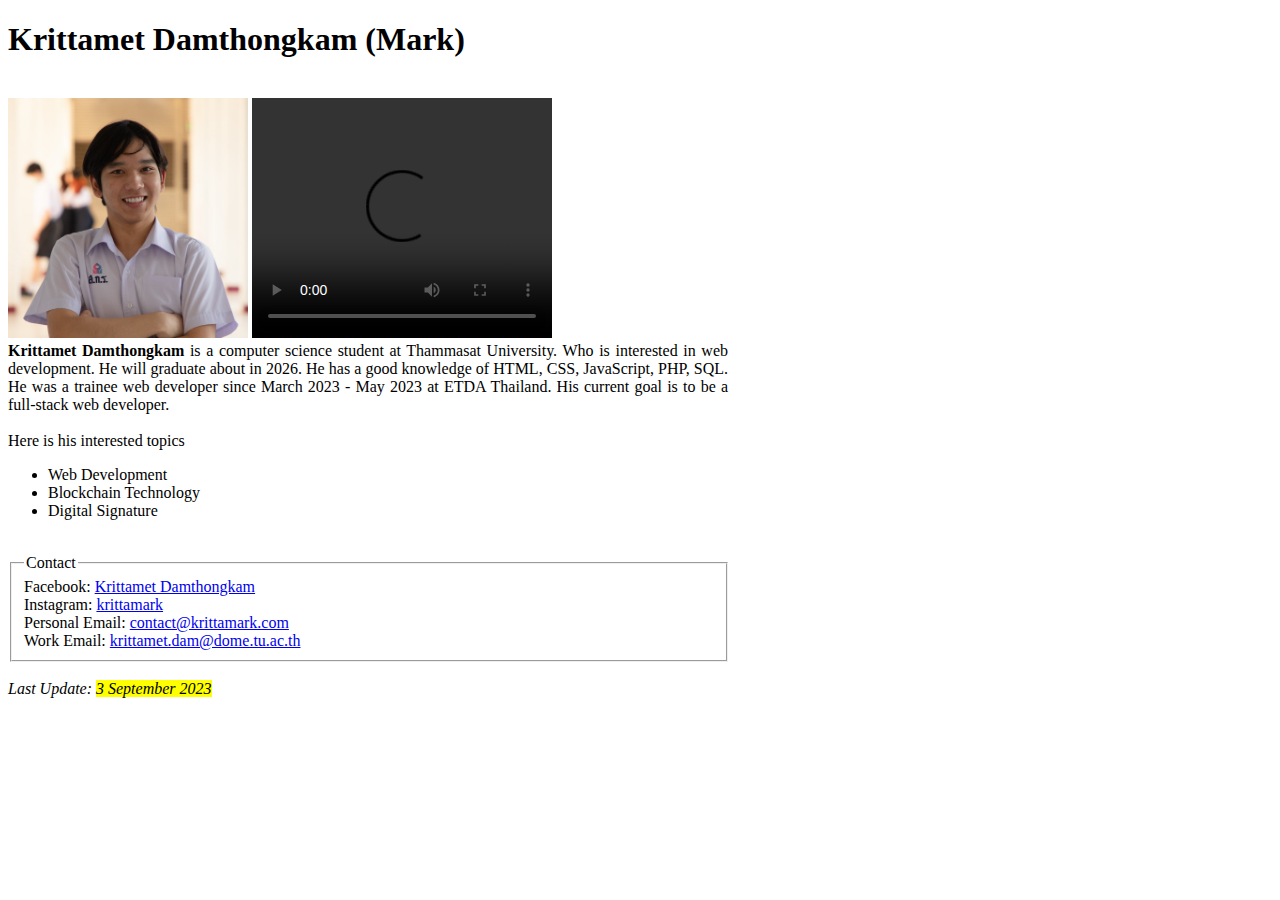
==== index.html @ b7c535da "initial commit" ====
<!DOCTYPE html>
<html lang="en">

<head>
	<meta charset="UTF-8">
	<meta name="viewport" content="width=device-width, initial-scale=1.0">
	<title>Its me, MarkMark.</title>
</head>

<body>
	<h1>Krittamet Damthongkam (Mark)</h1>
	<br />

	<picture>
		<source srcset="assets/images/MarkImage.avif" type="image/avif" />
		<source srcset="assets/images/MarkImage.webp" type="image/webp" />
		<img src="assets/images/MarkImage.jpg" alt="Krittemet's Potrait Image" width="240" />
	</picture>
	<video controls height="240">
		<source src="assets/videos/MarkVideo.mp4" type="video/mp4" />
	</video>
	<div style="width: 720px; text-align: justify;">
		<strong>Krittamet Damthongkam</strong>
		is a computer science student at Thammasat University.
		Who is interested in web development.
		He will graduate about in 2026.
		He has a good knowledge of HTML, CSS, JavaScript, PHP, SQL.
		He was a trainee web developer since March 2023 - May 2023 at ETDA Thailand.
		His current goal is to be a full-stack web developer.
	</div>
	<br />
	
	<span>Here is his interested topics</span>
	<ul>
		<li>Web Development</li>
		<li>Blockchain Technology</li>
		<li>Digital Signature</li>
	</ul>
	<br />

	<fieldset style="width: 690px;">
		<legend>Contact</legend>

		<span>Facebook: </span>
		<a href="https://fb.me/krittamark/">Krittamet Damthongkam</a>
		<br />

		<span>Instagram: </span>
		<a href="https://www.instagram.com/krittamark/">krittamark</a>
		<br />

		<span>Personal Email: </span>
		<a href="mailto:contact@krittamark.com">contact@krittamark.com</a>
		<br />

		<span>Work Email: </span>
		<a href="mailto:krittamet.dam@dome.tu.ac.th">krittamet.dam@dome.tu.ac.th</a>
	</fieldset>
	<br />

	<i>Last Update: <mark>3 September 2023</mark></i>
</body>

</html>
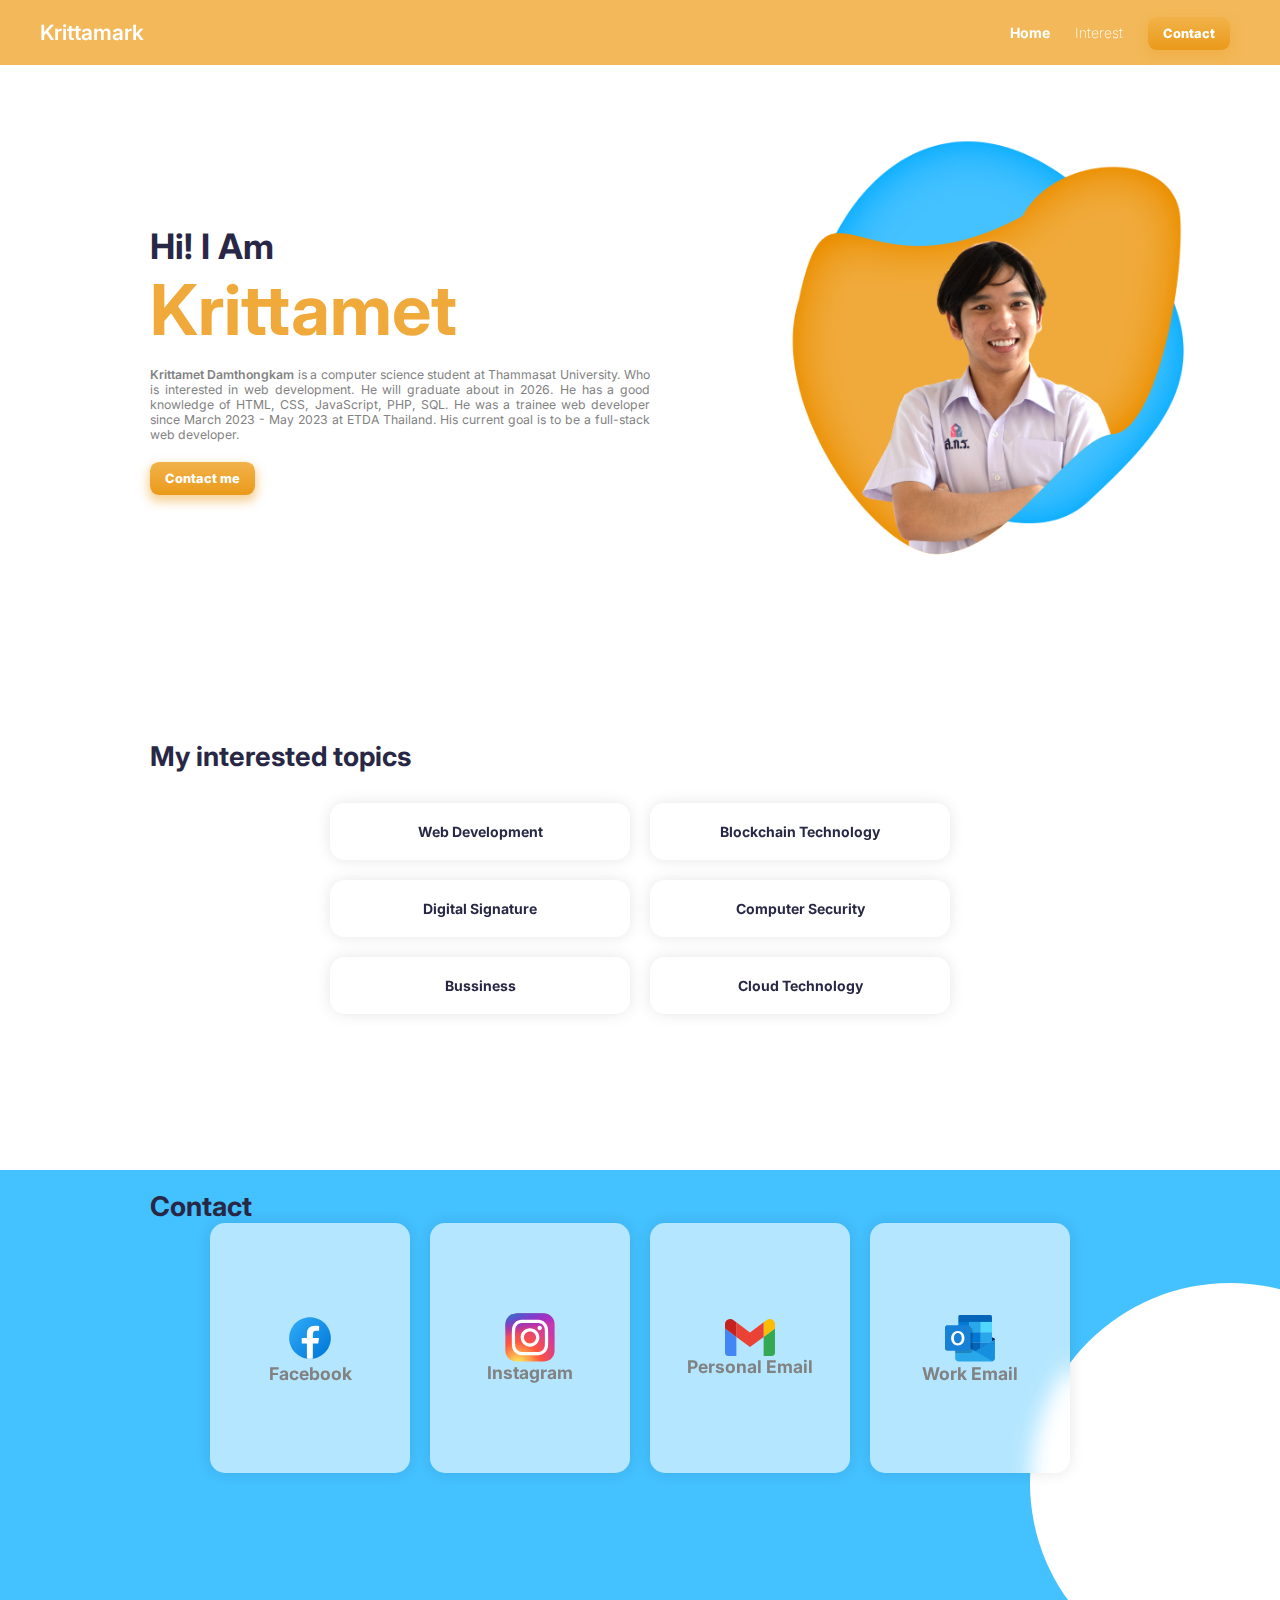
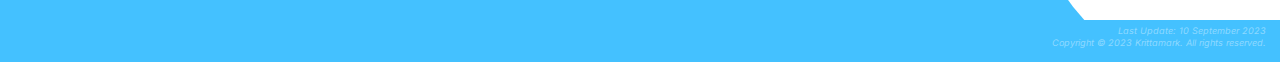
==== commit 4e2ec8b3: "Re link index file" ====
--- a/index.html
+++ b/index.html
@@ -3,62 +3,138 @@
 
 <head>
 	<meta charset="UTF-8">
-	<meta name="viewport" content="width=device-width, initial-scale=1.0">
-	<title>Its me, MarkMark.</title>
+	<meta name="viewport" content="width=device-width, initial-scale=1.0, user-scalable=0">
+	<link rel="stylesheet" href="css/style.css">
+	<title>Its me, Krittamark2.</title>
 </head>
 
 <body>
-	<h1>Krittamet Damthongkam (Mark)</h1>
-	<br />
+	<nav>
+		<a href="" class="nav__title">Krittamark</a>
+		<ul class="nav__linkList">
+			<li>
+				<a class="navlink active">
+					<span>Home</span>
+				</a>
+			</li>
+			<li>
+				<a href="#interest" class="navlink">
+					<span>Interest</span>
+				</a>
+			</li>
+			<li>
+				<a href="#contact" class="navlink buttonNav">
+					<span>Contact</span>
+				</a>
+			</li>
+		</ul>
+	</nav>
+	<div class="content">
+		<section class="section__headline" id="headline">
+			<div class="section__content">
+				<div class="headline__text">
+					<span class="headline__subText">Hi! I Am</span>
+					<h1 class="headline__mainText">Krittamet</h1>
+					<span class="headline__paragraph">
+						<span class="headline__paragraphTitle">Krittamet Damthongkam</span>
+						is a computer science student at Thammasat University.
+						Who is interested in web development.
+						He will graduate about in 2026.
+						He has a good knowledge of HTML, CSS, JavaScript, PHP, SQL.
+						He was a trainee web developer since March 2023 - May 2023 at ETDA Thailand.
+						His current goal is to be a full-stack web developer.
+					</span>
+					<div class="actionButton__wrapper">
+						<a href="#contact" class="actionButton">Contact me</a>
+					</div>
+				</div>
+				<div class="profileImage">
+						<img class="profileImage__background" src="assets/images/background.webp" alt="Krittemet's Background Image" />
+						<img class="profileImage__foreground" src="assets/images/foreground.webp" alt="Krittemet's Potrait Image" />
+				</div>
 
-	<picture>
-		<source srcset="assets/images/MarkImage.avif" type="image/avif" />
-		<source srcset="assets/images/MarkImage.webp" type="image/webp" />
-		<img src="assets/images/MarkImage.jpg" alt="Krittemet's Potrait Image" width="240" />
-	</picture>
-	<video controls height="240">
-		<source src="assets/videos/MarkVideo.mp4" type="video/mp4" />
-	</video>
-	<div style="width: 720px; text-align: justify;">
-		<strong>Krittamet Damthongkam</strong>
-		is a computer science student at Thammasat University.
-		Who is interested in web development.
-		He will graduate about in 2026.
-		He has a good knowledge of HTML, CSS, JavaScript, PHP, SQL.
-		He was a trainee web developer since March 2023 - May 2023 at ETDA Thailand.
-		His current goal is to be a full-stack web developer.
+			</div>
+		</section>
+
+		<section class="section__interest" id="interest">
+			<h2 class="section__title">My interested topics</h2>
+			<div class="card__wrapper">
+				<div class="card__item">
+					<span>Web Development</span>
+				</div>
+				<div class="card__item">
+					<span>Blockchain Technology</span>
+				</div>
+				<div class="card__item">
+					<span>Digital Signature</span>
+				</div>
+				<div class="card__item">
+					<span>Computer Security</span>
+				</div>
+				<div class="card__item">
+					<span>Bussiness</span>
+				</div>
+				<div class="card__item">
+					<span>Cloud Technology</span>
+				</div>
+			</div>
+		</section>
+
+		<section class="section__contact" id="contact">
+			<div class="section__content">
+
+				<h2 class="section__title">Contact</h2>
+				<ul class="contact">
+					<li class="contact__wrapper">
+						<a href="https://fb.me/krittamark/" target="_blank">
+							<div class="contact__content">
+								<img class="contact__image facebook" src="assets/images/logo/facebook.svg" alt="Facebook's logo">
+								<span class="contact__text">Facebook</span>
+							</div>
+						</a>
+					</li>
+	
+					<li class="contact__wrapper">
+						<a href="https://instagram.com/krittamark/" target="_blank">
+							<div class="contact__content">
+								<img class="contact__image instagram" src="assets/images/logo/instagram.svg" alt="Instagram's logo">
+								<span class="contact__text">Instagram</span>
+							</div>
+						</a>
+					</li>
+	
+					<li class="contact__wrapper">
+						<a href="mailto:contact@krittamark.com">
+							<div class="contact__content">
+								<img class="contact__image personalEmail" src="assets/images/logo/gmail.svg" alt="Personal email's Logo">
+								<span class="contact__text">Personal Email</span>
+							</div>
+						</a>
+					</li>
+	
+					<li class="contact__wrapper">
+						<a href="mailto:krittamet.dam@dome.tu.ac.th">
+							<div class="contact__content">
+								<img class="contact__image workEmail" src="assets/images/logo/outlook.svg" alt="Work email's logo">
+								<span class="contact__text">Work Email</span>
+							</div>
+						</a>
+					</li>
+				</ul>
+			</div>
+			<div class="background">
+				<div class="ball"></div>
+				<div class="ball"></div>
+				<div class="ball"></div>
+				<div class="ball"></div>
+
+			</div>
+		</section>
+		<footer>
+			<span>Last Update: 10 September 2023</span>
+			<span>Copyright © 2023 Krittamark. All rights reserved.</span>
+		</footer>
 	</div>
-	<br />
-	
-	<span>Here is his interested topics</span>
-	<ul>
-		<li>Web Development</li>
-		<li>Blockchain Technology</li>
-		<li>Digital Signature</li>
-	</ul>
-	<br />
-
-	<fieldset style="width: 690px;">
-		<legend>Contact</legend>
-
-		<span>Facebook: </span>
-		<a href="https://fb.me/krittamark/">Krittamet Damthongkam</a>
-		<br />
-
-		<span>Instagram: </span>
-		<a href="https://www.instagram.com/krittamark/">krittamark</a>
-		<br />
-
-		<span>Personal Email: </span>
-		<a href="mailto:contact@krittamark.com">contact@krittamark.com</a>
-		<br />
-
-		<span>Work Email: </span>
-		<a href="mailto:krittamet.dam@dome.tu.ac.th">krittamet.dam@dome.tu.ac.th</a>
-	</fieldset>
-	<br />
-
-	<i>Last Update: <mark>3 September 2023</mark></i>
 </body>
 
 </html>--- a/css/style.css
+++ b/css/style.css
@@ -0,0 +1,317 @@
+@import url('https://fonts.googleapis.com/css2?family=Inter:wght@100;200;300;400;500;600;700;800;900&family=Noto+Sans+Thai:wght@100;200;300;400;500;600;700;800;900&display=swap');
+
+* {
+	margin: 0;
+	padding: 0;
+	box-sizing: border-box;
+	font-family: 'Inter', 'Noto Sans Thai', Arial, Helvetica, sans-serif;
+}
+
+*::selection {
+	background-color: rgba(68, 193, 255, 0.6);
+	color: #fff;
+}
+html {
+	background-color: #44c1ff;
+	scroll-behavior: smooth;
+}
+body {
+	background-color: #fff;
+	font-size: 14px;
+	color: rgb(130, 130, 130);
+	min-height: 100vh;
+	max-width: 100vw;
+}
+
+h1, h2, h3, h4, h5, h6 {
+	color: rgb(40, 40, 70);
+}
+a {
+	text-decoration: none;
+	color: inherit;
+
+}
+
+nav {
+	z-index: 4;
+	display: flex;
+	width: 100%;
+	flex-direction: row;
+	padding: 20px 40px;
+	background-color: rgba(240, 171, 60, 0.85);
+	backdrop-filter: blur(10px);
+	position: fixed;
+	color: #fff;
+	justify-content: space-between;
+}
+.nav__title {
+	font-size: 1.5em;
+	font-weight: 600;
+}
+.nav__linkList {
+	display: flex;
+	flex-direction: row;
+	justify-content: space-between;
+	align-items: center;
+	width: 20%;
+}
+.nav__linkList > li {
+	list-style: none;
+}
+.navlink {
+	cursor: pointer;
+	font-size: 1em;
+	font-weight: 400;
+	color: #fff;
+	margin: 0 10px;
+	font-weight: 200;
+}
+
+.navlink.active {
+	font-weight: 700;
+	color: #fff;
+}
+.buttonNav {
+	transition: .2s ease-in-out transform;
+	outline: none;
+	font-size: .8rem;
+	font-weight: 800;
+	color: #fff;
+	background: linear-gradient(rgb(242, 178, 74) 0%, rgb(234, 154, 26) 100%);
+	padding: 9px 15px;
+	border-radius: .7em;
+	box-shadow: 0 5px 10px 2px rgba(240, 170, 60, .5);
+}
+.buttonNav:hover {
+	transform: scale(102%);
+	transition: .2s ease-in-out transform;
+}
+
+.headline__text {
+	display: flex;
+	flex-direction: column;
+	font-size: 2.5em;
+	font-weight: bold;
+	width: 60%;
+	height: inherit;
+	justify-content: center;
+	padding-left: 150px;
+}
+.headline__subText {
+	color: rgb(40, 40, 70);
+
+}
+.headline__mainText {
+	color: #f0aa3c;
+}
+.headline__paragraph {
+	max-width: 500px;
+	text-align: justify;
+	font-weight: 400;
+	font-size: .35em;
+	margin-top: 15px;
+}
+.headline__paragraphTitle {
+	font-weight: 600;	
+}
+.actionButton__wrapper {
+	display: flex;
+	flex-direction: row;
+	margin-top: 20px;
+	justify-content: start;
+	
+}
+.actionButton:hover {
+	transform: scale(102%);
+	transition: .2s ease-in-out transform;
+}
+.actionButton {
+	transition: .2s ease-in-out transform;
+	outline: none;
+	font-size: .8rem;
+	font-weight: 800;
+	color: #fff;
+	background: linear-gradient(rgb(242, 178, 74) 0%, rgb(234, 154, 26) 100%);
+	padding: 9px 15px;
+	border-radius: .7em;
+	box-shadow: 0 5px 10px 2px rgba(240, 170, 60, .5);
+}
+
+.profileImage {
+	margin-top: 100px;
+	width: 40%;
+	height: inherit;
+	position: relative;
+	display: flex;
+	justify-content: center;
+	align-items: center;
+}
+.profileImage__foreground {
+	position: absolute;
+	top: 0;
+	left: 0;
+	width: 90%;
+	animation: profileAnimation 5s infinite ease-in-out;
+}
+.profileImage__background {
+	position: absolute;
+	top: 0;
+	left: 0;
+	width: 90%;
+	animation: profileAnimation 5.5s .5s infinite ease-in-out;
+}
+
+@keyframes profileAnimation {
+	0% {
+		transform: translateY(0);
+	}
+	50% {
+		transform: translateY(-10px);
+	}
+	100% {
+		transform: translateY(0);
+	}
+}
+
+.content {
+	margin: 0 auto;
+}
+
+section {
+	padding: 20px 150px;
+	overflow: hidden;
+	min-height: 50vh;
+}
+.section__headline {
+	position: relative;
+	height: 80vh;
+	padding: 0;
+}
+.section__headline > .section__content {
+	display: flex;
+	flex-direction: row;
+	justify-content: center;
+}
+.section__title {
+	font-size: 1.7rem;
+}
+.section__contact {
+	background-color: #44c1ff;
+	position: relative;
+}
+.section__content {
+	position: relative;
+	height: inherit;
+	z-index: 2;
+}
+.card__item {
+
+}
+.background {
+	position: relative;
+	width: 100%;
+	height: 100%;
+	
+}
+.ball:nth-child(1) {
+	z-index: 1;
+	position: absolute;
+	bottom: -200px;
+	right: -300px;
+	background-color: #fff;
+	border-radius: 50%;
+	width: 400px;
+	height: 400px;
+	z-index: 1;
+}
+.contact {
+
+	margin: 0 auto;
+	justify-content: center;
+	width: 90%;
+	display: flex;
+	flex-direction: row;
+	flex-wrap: wrap;
+}
+.contact__image {
+	margin: 0 auto;
+	width: 50px;
+	height: auto;
+
+}
+.contact__wrapper {
+	display: block;
+	margin: 0 10px 10px 10px;
+	transition: .2s ease-in-out transform;
+}
+.contact__wrapper:hover {
+	transition: .2s ease-in-out transform;
+	transform: scale(102%);
+}
+
+.contact__content {
+	width: 200px;
+	height: 250px;
+	background: rgba(255, 255, 255, .6);
+	display: flex;
+	justify-content: center;
+	flex-direction: column;
+	align-self: center;
+	padding: 20px;
+	border-radius: 15px;
+	backdrop-filter: blur(10px);
+	box-shadow: 0 0 15px rgba(0, 0, 0, .1);
+}
+.contact__text {
+	font-size: 1.25em;
+	font-weight: bold;
+	text-align: center;
+}
+
+footer {
+	font-size: 0.65em;
+	font-weight: 400;
+	color: rgba(255, 255, 255, .4);
+	font-style: italic;
+	padding: .5em 1.5em 1.5em 1.5em;
+	display: flex;
+	justify-content: center;
+	flex-direction: column;
+	align-items: end;
+	background-color: #44c1ff;
+}
+footer > span:nth-child(2) {
+	margin-top: .2em;
+}
+
+.card__wrapper {
+	padding: 20px 70px;
+	width: 100%;
+	position: relative;
+	display: flex;
+	flex-wrap: wrap;
+	justify-content: center;
+	flex-direction: row;
+	align-self: center;
+}
+
+.card__item {
+	margin: 10px;
+	width: 300px;
+	color: rgb(40, 40, 70);
+	text-align: center;
+	font-weight: bold;
+	background: rgba(255, 255, 255, .6);
+	display: flex;
+	justify-content: center;
+	flex-direction: column;
+	align-self: center;
+	padding: 20px;
+	border-radius: 15px;
+	backdrop-filter: blur(10px);
+	box-shadow: 0 0 15px rgba(0, 0, 0, .1);
+}
+
+@media screen {
+	
+}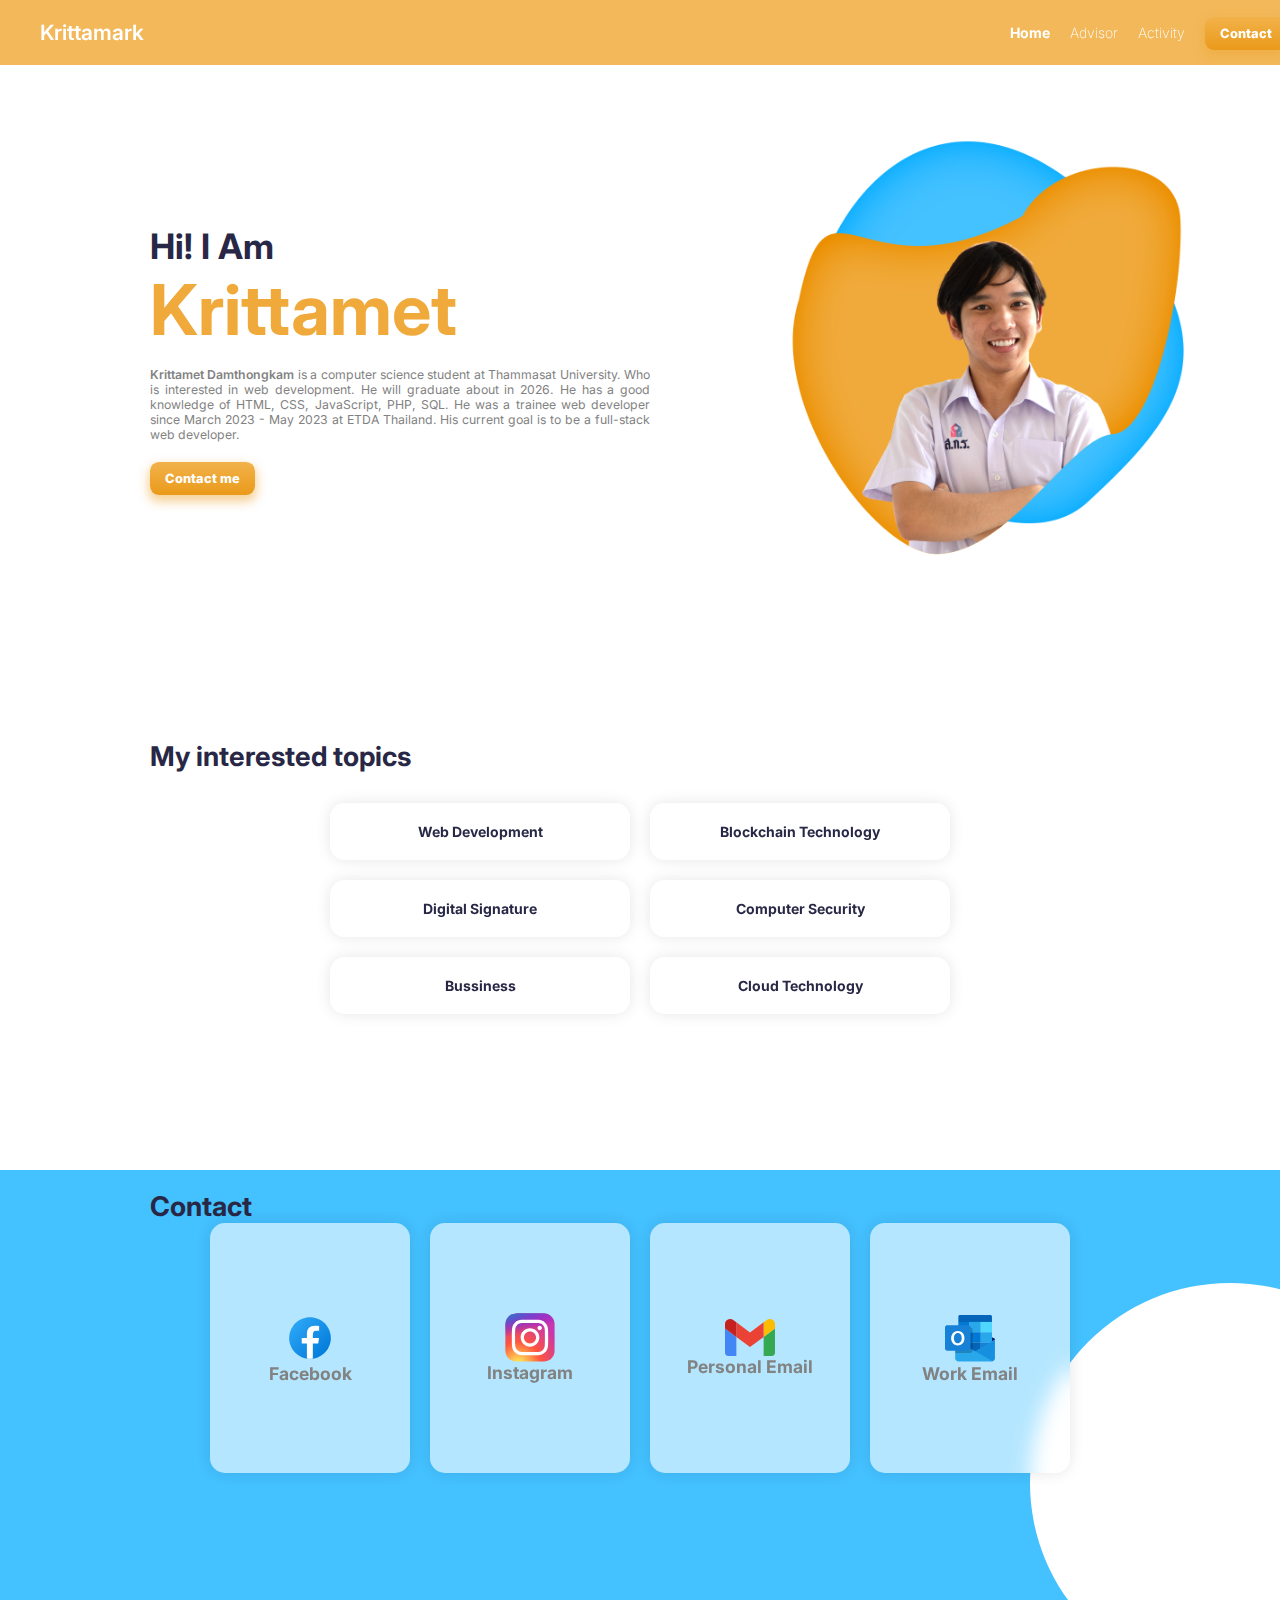
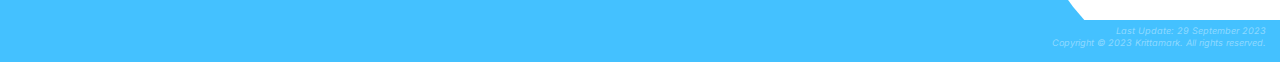
==== commit 98b3e298: "Add navigation bar link" ====
--- a/index.html
+++ b/index.html
@@ -5,7 +5,7 @@
 	<meta charset="UTF-8">
 	<meta name="viewport" content="width=device-width, initial-scale=1.0, user-scalable=0">
 	<link rel="stylesheet" href="css/style.css">
-	<title>Its me, Krittamark2.</title>
+	<title>Homepage | CSTUPassport</title>
 </head>
 
 <body>
@@ -13,13 +13,18 @@
 		<a href="" class="nav__title">Krittamark</a>
 		<ul class="nav__linkList">
 			<li>
-				<a class="navlink active">
+				<a href="" class="navlink active">
 					<span>Home</span>
 				</a>
 			</li>
 			<li>
-				<a href="#interest" class="navlink">
-					<span>Interest</span>
+				<a href="html/myAdvisor.html" class="navlink">
+					<span>Advisor</span>
+				</a>
+			</li>
+			<li>
+				<a href="html/myActivity.html" class="navlink">
+					<span>Activity</span>
 				</a>
 			</li>
 			<li>
@@ -127,11 +132,10 @@
 				<div class="ball"></div>
 				<div class="ball"></div>
 				<div class="ball"></div>
-
 			</div>
 		</section>
 		<footer>
-			<span>Last Update: 10 September 2023</span>
+			<span>Last Update: 29 September 2023</span>
 			<span>Copyright © 2023 Krittamark. All rights reserved.</span>
 		</footer>
 	</div>
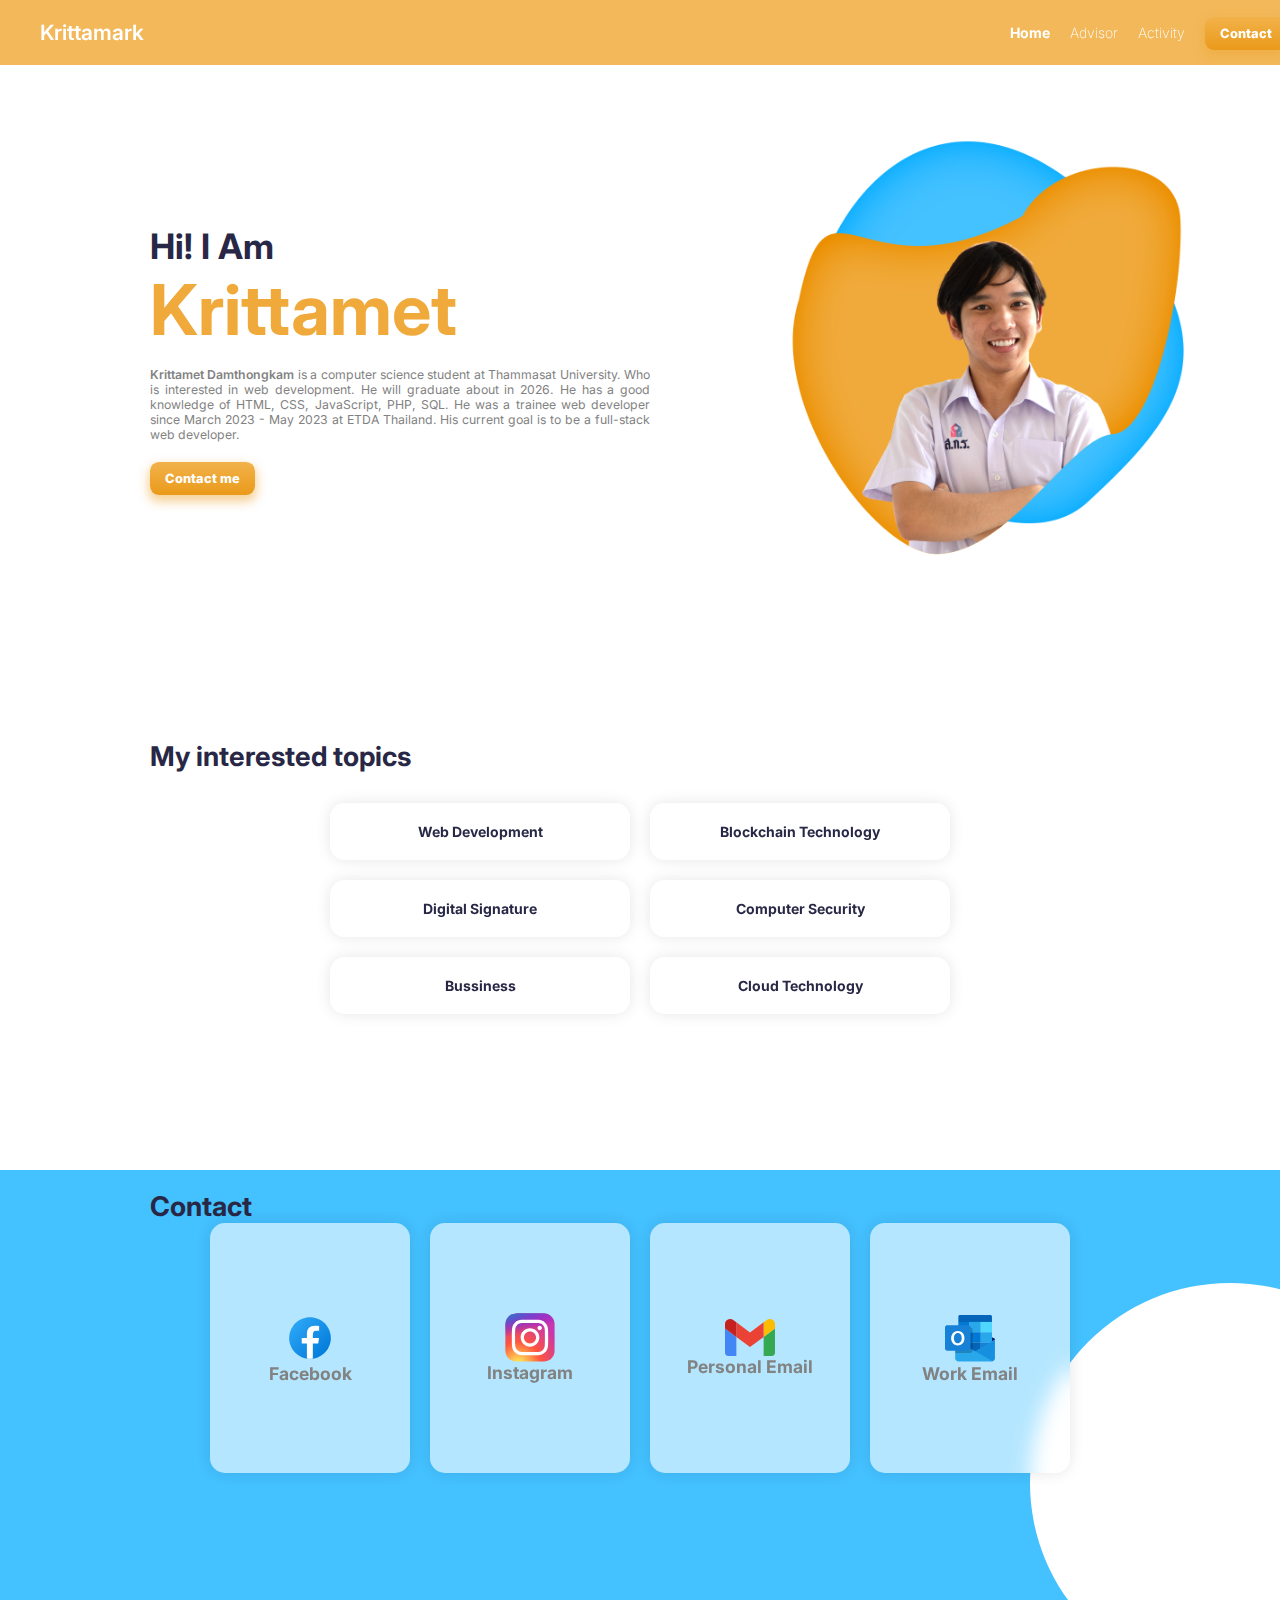
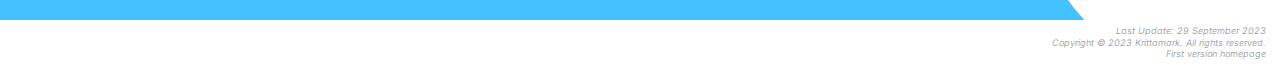
==== commit bb2f5d56: "Re organize/link file" ====
--- a/index.html
+++ b/index.html
@@ -5,6 +5,7 @@
 	<meta charset="UTF-8">
 	<meta name="viewport" content="width=device-width, initial-scale=1.0, user-scalable=0">
 	<link rel="stylesheet" href="css/style.css">
+	<link rel="stylesheet" href="css/custom-pages/homepage.css">
 	<title>Homepage | CSTUPassport</title>
 </head>
 
@@ -54,8 +55,8 @@
 					</div>
 				</div>
 				<div class="profileImage">
-						<img class="profileImage__background" src="assets/images/background.webp" alt="Krittemet's Background Image" />
-						<img class="profileImage__foreground" src="assets/images/foreground.webp" alt="Krittemet's Potrait Image" />
+						<img class="profileImage__background" src="images/background.webp" alt="Krittemet's Background Image" />
+						<img class="profileImage__foreground" src="images/foreground.webp" alt="Krittemet's Potrait Image" />
 				</div>
 
 			</div>
@@ -93,7 +94,7 @@
 					<li class="contact__wrapper">
 						<a href="https://fb.me/krittamark/" target="_blank">
 							<div class="contact__content">
-								<img class="contact__image facebook" src="assets/images/logo/facebook.svg" alt="Facebook's logo">
+								<img class="contact__image facebook" src="images/logo/facebook.svg" alt="Facebook's logo">
 								<span class="contact__text">Facebook</span>
 							</div>
 						</a>
@@ -102,7 +103,7 @@
 					<li class="contact__wrapper">
 						<a href="https://instagram.com/krittamark/" target="_blank">
 							<div class="contact__content">
-								<img class="contact__image instagram" src="assets/images/logo/instagram.svg" alt="Instagram's logo">
+								<img class="contact__image instagram" src="images/logo/instagram.svg" alt="Instagram's logo">
 								<span class="contact__text">Instagram</span>
 							</div>
 						</a>
@@ -111,7 +112,7 @@
 					<li class="contact__wrapper">
 						<a href="mailto:contact@krittamark.com">
 							<div class="contact__content">
-								<img class="contact__image personalEmail" src="assets/images/logo/gmail.svg" alt="Personal email's Logo">
+								<img class="contact__image personalEmail" src="images/logo/gmail.svg" alt="Personal email's Logo">
 								<span class="contact__text">Personal Email</span>
 							</div>
 						</a>
@@ -120,7 +121,7 @@
 					<li class="contact__wrapper">
 						<a href="mailto:krittamet.dam@dome.tu.ac.th">
 							<div class="contact__content">
-								<img class="contact__image workEmail" src="assets/images/logo/outlook.svg" alt="Work email's logo">
+								<img class="contact__image workEmail" src="images/logo/outlook.svg" alt="Work email's logo">
 								<span class="contact__text">Work Email</span>
 							</div>
 						</a>
@@ -137,6 +138,7 @@
 		<footer>
 			<span>Last Update: 29 September 2023</span>
 			<span>Copyright © 2023 Krittamark. All rights reserved.</span>
+			<a href="index.old.html">First version homepage</a>
 		</footer>
 	</div>
 </body>
--- a/css/style.css
+++ b/css/style.css
@@ -87,91 +87,7 @@
 	transition: .2s ease-in-out transform;
 }
 
-.headline__text {
-	display: flex;
-	flex-direction: column;
-	font-size: 2.5em;
-	font-weight: bold;
-	width: 60%;
-	height: inherit;
-	justify-content: center;
-	padding-left: 150px;
-}
-.headline__subText {
-	color: rgb(40, 40, 70);
 
-}
-.headline__mainText {
-	color: #f0aa3c;
-}
-.headline__paragraph {
-	max-width: 500px;
-	text-align: justify;
-	font-weight: 400;
-	font-size: .35em;
-	margin-top: 15px;
-}
-.headline__paragraphTitle {
-	font-weight: 600;	
-}
-.actionButton__wrapper {
-	display: flex;
-	flex-direction: row;
-	margin-top: 20px;
-	justify-content: start;
-	
-}
-.actionButton:hover {
-	transform: scale(102%);
-	transition: .2s ease-in-out transform;
-}
-.actionButton {
-	transition: .2s ease-in-out transform;
-	outline: none;
-	font-size: .8rem;
-	font-weight: 800;
-	color: #fff;
-	background: linear-gradient(rgb(242, 178, 74) 0%, rgb(234, 154, 26) 100%);
-	padding: 9px 15px;
-	border-radius: .7em;
-	box-shadow: 0 5px 10px 2px rgba(240, 170, 60, .5);
-}
-
-.profileImage {
-	margin-top: 100px;
-	width: 40%;
-	height: inherit;
-	position: relative;
-	display: flex;
-	justify-content: center;
-	align-items: center;
-}
-.profileImage__foreground {
-	position: absolute;
-	top: 0;
-	left: 0;
-	width: 90%;
-	animation: profileAnimation 5s infinite ease-in-out;
-}
-.profileImage__background {
-	position: absolute;
-	top: 0;
-	left: 0;
-	width: 90%;
-	animation: profileAnimation 5.5s .5s infinite ease-in-out;
-}
-
-@keyframes profileAnimation {
-	0% {
-		transform: translateY(0);
-	}
-	50% {
-		transform: translateY(-10px);
-	}
-	100% {
-		transform: translateY(0);
-	}
-}
 
 .content {
 	margin: 0 auto;
@@ -182,136 +98,20 @@
 	overflow: hidden;
 	min-height: 50vh;
 }
-.section__headline {
-	position: relative;
-	height: 80vh;
-	padding: 0;
-}
-.section__headline > .section__content {
-	display: flex;
-	flex-direction: row;
-	justify-content: center;
-}
-.section__title {
-	font-size: 1.7rem;
-}
-.section__contact {
-	background-color: #44c1ff;
-	position: relative;
-}
-.section__content {
-	position: relative;
-	height: inherit;
-	z-index: 2;
-}
-.card__item {
 
-}
-.background {
-	position: relative;
-	width: 100%;
-	height: 100%;
-	
-}
-.ball:nth-child(1) {
-	z-index: 1;
-	position: absolute;
-	bottom: -200px;
-	right: -300px;
-	background-color: #fff;
-	border-radius: 50%;
-	width: 400px;
-	height: 400px;
-	z-index: 1;
-}
-.contact {
-
-	margin: 0 auto;
-	justify-content: center;
-	width: 90%;
-	display: flex;
-	flex-direction: row;
-	flex-wrap: wrap;
-}
-.contact__image {
-	margin: 0 auto;
-	width: 50px;
-	height: auto;
-
-}
-.contact__wrapper {
-	display: block;
-	margin: 0 10px 10px 10px;
-	transition: .2s ease-in-out transform;
-}
-.contact__wrapper:hover {
-	transition: .2s ease-in-out transform;
-	transform: scale(102%);
-}
-
-.contact__content {
-	width: 200px;
-	height: 250px;
-	background: rgba(255, 255, 255, .6);
-	display: flex;
-	justify-content: center;
-	flex-direction: column;
-	align-self: center;
-	padding: 20px;
-	border-radius: 15px;
-	backdrop-filter: blur(10px);
-	box-shadow: 0 0 15px rgba(0, 0, 0, .1);
-}
-.contact__text {
-	font-size: 1.25em;
-	font-weight: bold;
-	text-align: center;
-}
 
 footer {
 	font-size: 0.65em;
 	font-weight: 400;
-	color: rgba(255, 255, 255, .4);
+	color: rgba(0, 0, 0, .4);
 	font-style: italic;
 	padding: .5em 1.5em 1.5em 1.5em;
 	display: flex;
 	justify-content: center;
 	flex-direction: column;
 	align-items: end;
-	background-color: #44c1ff;
+	background-color: #44c1ff00;
 }
 footer > span:nth-child(2) {
 	margin-top: .2em;
-}
-
-.card__wrapper {
-	padding: 20px 70px;
-	width: 100%;
-	position: relative;
-	display: flex;
-	flex-wrap: wrap;
-	justify-content: center;
-	flex-direction: row;
-	align-self: center;
-}
-
-.card__item {
-	margin: 10px;
-	width: 300px;
-	color: rgb(40, 40, 70);
-	text-align: center;
-	font-weight: bold;
-	background: rgba(255, 255, 255, .6);
-	display: flex;
-	justify-content: center;
-	flex-direction: column;
-	align-self: center;
-	padding: 20px;
-	border-radius: 15px;
-	backdrop-filter: blur(10px);
-	box-shadow: 0 0 15px rgba(0, 0, 0, .1);
-}
-
-@media screen {
-	
 }--- a/css/custom-pages/homepage.css
+++ b/css/custom-pages/homepage.css
@@ -0,0 +1,203 @@
+
+.headline__text {
+	display: flex;
+	flex-direction: column;
+	font-size: 2.5em;
+	font-weight: bold;
+	width: 60%;
+	height: inherit;
+	justify-content: center;
+	padding-left: 150px;
+}
+.headline__subText {
+	color: rgb(40, 40, 70);
+
+}
+.headline__mainText {
+	color: #f0aa3c;
+}
+.headline__paragraph {
+	max-width: 500px;
+	text-align: justify;
+	font-weight: 400;
+	font-size: .35em;
+	margin-top: 15px;
+}
+.headline__paragraphTitle {
+	font-weight: 600;	
+}
+.actionButton__wrapper {
+	display: flex;
+	flex-direction: row;
+	margin-top: 20px;
+	justify-content: start;
+	
+}
+.actionButton:hover {
+	transform: scale(102%);
+	transition: .2s ease-in-out transform;
+}
+.actionButton {
+	transition: .2s ease-in-out transform;
+	outline: none;
+	font-size: .8rem;
+	font-weight: 800;
+	color: #fff;
+	background: linear-gradient(rgb(242, 178, 74) 0%, rgb(234, 154, 26) 100%);
+	padding: 9px 15px;
+	border-radius: .7em;
+	box-shadow: 0 5px 10px 2px rgba(240, 170, 60, .5);
+}
+
+.profileImage {
+	margin-top: 100px;
+	width: 40%;
+	height: inherit;
+	position: relative;
+	display: flex;
+	justify-content: center;
+	align-items: center;
+}
+.profileImage__foreground {
+	position: absolute;
+	top: 0;
+	left: 0;
+	width: 90%;
+	animation: profileAnimation 5s infinite ease-in-out;
+}
+.profileImage__background {
+	position: absolute;
+	top: 0;
+	left: 0;
+	width: 90%;
+	animation: profileAnimation 5.5s .5s infinite ease-in-out;
+}
+
+@keyframes profileAnimation {
+	0% {
+		transform: translateY(0);
+	}
+	50% {
+		transform: translateY(-10px);
+	}
+	100% {
+		transform: translateY(0);
+	}
+}
+
+.section__headline {
+	position: relative;
+	height: 80vh;
+	padding: 0;
+}
+.section__headline > .section__content {
+	display: flex;
+	flex-direction: row;
+	justify-content: center;
+}
+.section__title {
+	font-size: 1.7rem;
+}
+.section__contact {
+	background-color: #44c1ff;
+	position: relative;
+}
+.section__content {
+	position: relative;
+	height: inherit;
+	z-index: 2;
+}
+.background {
+	position: relative;
+	width: 100%;
+	height: 100%;
+	
+}
+.ball:nth-child(1) {
+	z-index: 1;
+	position: absolute;
+	bottom: -200px;
+	right: -300px;
+	background-color: #fff;
+	border-radius: 50%;
+	width: 400px;
+	height: 400px;
+	z-index: 1;
+}
+.contact {
+
+	margin: 0 auto;
+	justify-content: center;
+	width: 90%;
+	display: flex;
+	flex-direction: row;
+	flex-wrap: wrap;
+}
+.contact__image {
+	margin: 0 auto;
+	width: 50px;
+	height: auto;
+
+}
+.contact__wrapper {
+	display: block;
+	margin: 0 10px 10px 10px;
+	transition: .2s ease-in-out transform;
+}
+.contact__wrapper:hover {
+	transition: .2s ease-in-out transform;
+	transform: scale(102%);
+}
+
+.contact__content {
+	width: 200px;
+	height: 250px;
+	background: rgba(255, 255, 255, .6);
+	display: flex;
+	justify-content: center;
+	flex-direction: column;
+	align-self: center;
+	padding: 20px;
+	border-radius: 15px;
+	backdrop-filter: blur(10px);
+	box-shadow: 0 0 15px rgba(0, 0, 0, .1);
+}
+.contact__text {
+	font-size: 1.25em;
+	font-weight: bold;
+	text-align: center;
+}
+
+
+
+.card__wrapper {
+	padding: 20px 70px;
+	width: 100%;
+	position: relative;
+	display: flex;
+	flex-wrap: wrap;
+	justify-content: center;
+	flex-direction: row;
+	align-self: center;
+}
+
+.card__item {
+	margin: 10px;
+	width: 300px;
+	color: rgb(40, 40, 70);
+	text-align: center;
+	font-weight: bold;
+	background: rgba(255, 255, 255, .6);
+	display: flex;
+	justify-content: center;
+	flex-direction: column;
+	align-self: center;
+	padding: 20px;
+	border-radius: 15px;
+	backdrop-filter: blur(10px);
+	box-shadow: 0 0 15px rgba(0, 0, 0, .1);
+}
+
+@media screen {
+	
+}